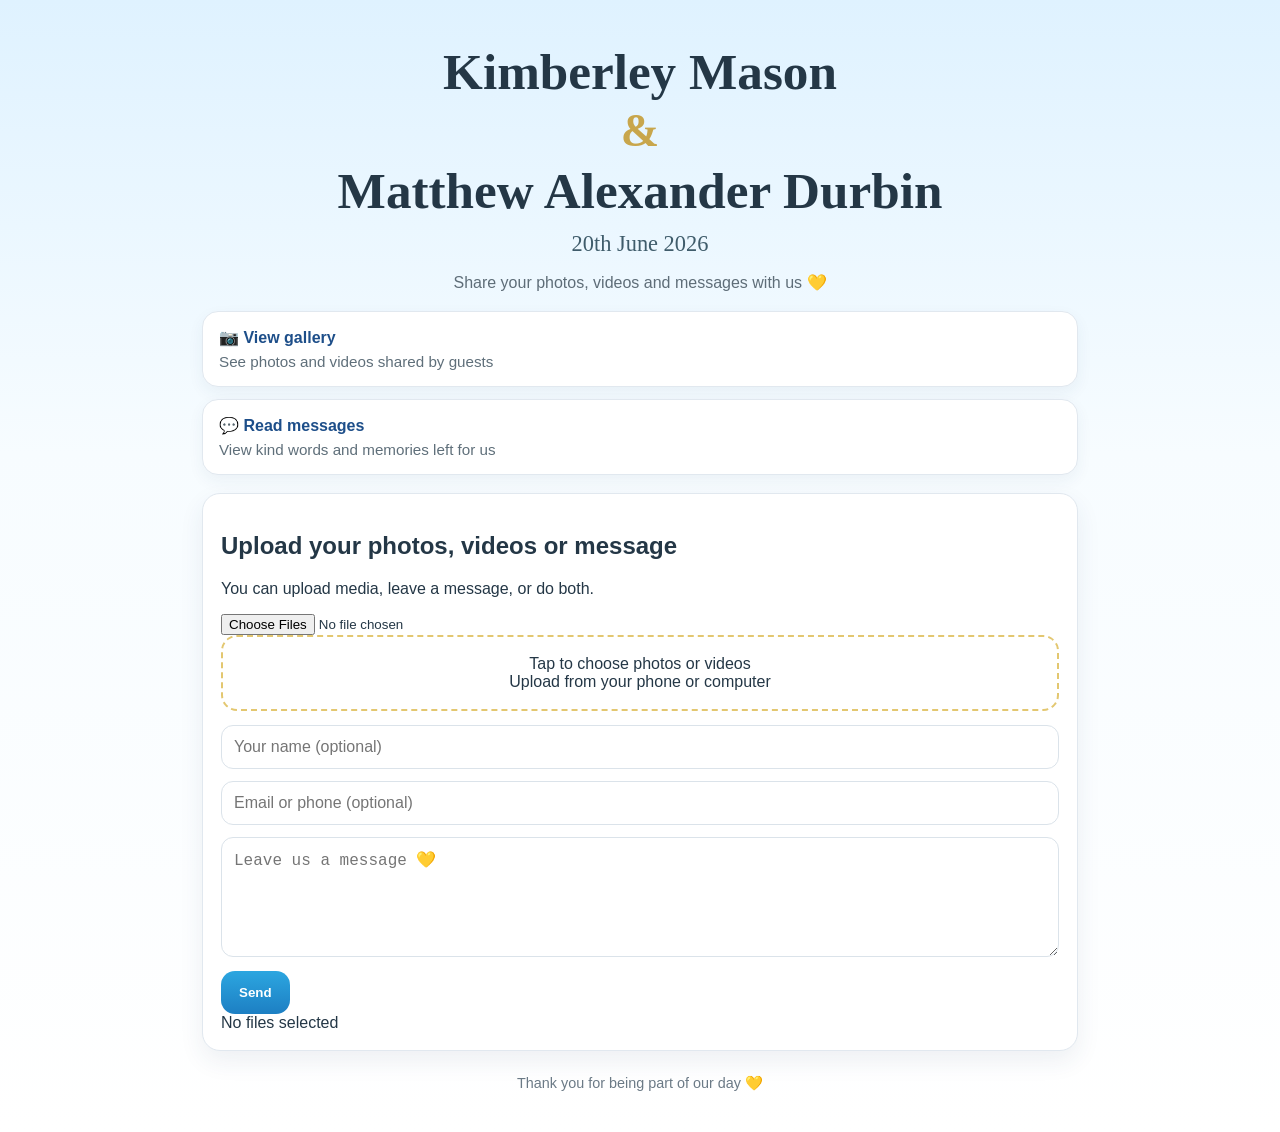
==== index.html @ a233381b "Update index.html" ====
<!doctype html>
<html lang="en">
<head>
  <meta charset="utf-8" />
  <meta name="viewport" content="width=device-width,initial-scale=1" />
  <title>Kimberley & Matthew</title>
  <link rel="stylesheet" href="styles.css">
</head>
<body>

  <main class="wrap">

    <section class="hero">
      <h1 class="names">
        Kimberley Mason
        <span class="amp">&amp;</span>
        Matthew Alexander Durbin
      </h1>

      <div class="date">20th June 2026</div>

      <p class="subtitle">
        Share your photos, videos and messages with us 💛
      </p>
    </section>

    <a href="gallery.html" class="nav-card">
      <div class="nav-title">📷 View gallery</div>
      <div class="nav-copy">See photos and videos shared by guests</div>
    </a>

    <a href="messages.html" class="nav-card">
      <div class="nav-title">💬 Read messages</div>
      <div class="nav-copy">View kind words and memories left for us</div>
    </a>

    <section class="panel">
      <h2 class="panel-heading">Upload your photos, videos or message</h2>
      <p class="panel-copy">
        You can upload media, leave a message, or do both.
      </p>

      <form id="uploadForm">
        <input
          id="mediaFiles"
          name="media"
          type="file"
          accept="image/*,video/*"
          multiple
        />

        <div id="dropzone" class="dropzone" role="button" tabindex="0">
          <div class="dropzone-title">Tap to choose photos or videos</div>
          <div class="dropzone-copy">
            Upload from your phone or computer
          </div>
        </div>

        <div class="fields">
          <input
            id="guestName"
            name="guestName"
            type="text"
            placeholder="Your name (optional)"
          />

          <input
            id="contact"
            name="contact"
            type="text"
            placeholder="Email or phone (optional)"
          />

          <textarea
            id="message"
            name="message"
            placeholder="Leave us a message 💛"
          ></textarea>
        </div>

        <div id="previews" class="previews"></div>

        <div class="upload-actions">
          <button id="submitBtn" class="button" type="submit">Send</button>
          <div id="selection">No files selected</div>
        </div>

        <div id="status" class="status"></div>
      </form>
    </section>

    <div class="footer">
      Thank you for being part of our day 💛
    </div>
  </main>

  <div id="uploadModal" class="upload-modal" aria-hidden="true">
    <div class="upload-dialog">
      <div class="upload-flourish">💛</div>
      <h3>Sending your memories</h3>
      <p id="uploadMessage">
        Please keep this page open while we upload everything safely.
      </p>

      <div class="upload-progress-track">
        <div id="progressBar" class="upload-progress-bar"></div>
      </div>

      <div id="progressText" class="upload-progress-text">0%</div>

      <div class="upload-subtle">
        Larger videos may take a little longer
      </div>

      <div class="upload-dots" aria-hidden="true">
        <span></span><span></span><span></span>
      </div>
    </div>
  </div>

  <script>
    const API = "https://wedding-photo-upload.matt-c43.workers.dev";

    const input = document.getElementById("mediaFiles");
    const dropzone = document.getElementById("dropzone");
    const previews = document.getElementById("previews");
    const form = document.getElementById("uploadForm");
    const status = document.getElementById("status");
    const selection = document.getElementById("selection");
    const submitBtn = document.getElementById("submitBtn");

    const uploadModal = document.getElementById("uploadModal");
    const progressBar = document.getElementById("progressBar");
    const progressText = document.getElementById("progressText");
    const uploadMessage = document.getElementById("uploadMessage");

    function setStatus(type, msg) {
      status.className = "status " + type;
      status.textContent = msg;
    }

    function clearStatus() {
      status.className = "status";
      status.textContent = "";
    }

    function openUploadModal() {
      uploadModal.classList.add("open");
      uploadModal.setAttribute("aria-hidden", "false");
      progressBar.style.width = "0%";
      progressText.textContent = "0%";
      uploadMessage.textContent = "Please keep this page open while we upload everything safely.";
    }

    function closeUploadModal() {
      uploadModal.classList.remove("open");
      uploadModal.setAttribute("aria-hidden", "true");
    }

    function formatFileSize(bytes) {
      if (bytes < 1024 * 1024) return Math.round(bytes / 1024) + " KB";
      return (bytes / (1024 * 1024)).toFixed(1) + " MB";
    }

    function previewFiles(files) {
      previews.innerHTML = "";

      if (!files.length) {
        selection.textContent = "No files selected";
        return;
      }

      selection.textContent = files.length + " file(s) selected";

      Array.from(files).forEach(file => {
        const div = document.createElement("div");
        div.className = "preview";

        let media;

        if (file.type.startsWith("image/")) {
          media = document.createElement("img");
          const reader = new FileReader();
          reader.onload = e => {
            media.src = e.target.result;
          };
          reader.readAsDataURL(file);
        } else if (file.type.startsWith("video/")) {
          media = document.createElement("video");
          media.src = URL.createObjectURL(file);
          media.muted = true;
          media.playsInline = true;
          media.preload = "metadata";
        } else {
          media = document.createElement("div");
          media.textContent = "🎞️";
        }

        const meta = document.createElement("div");
        meta.className = "preview-meta";
        meta.textContent = `${file.name} • ${formatFileSize(file.size)}`;

        div.appendChild(media);
        div.appendChild(meta);
        previews.appendChild(div);
      });
    }

    input.addEventListener("change", () => {
      previewFiles(input.files);
    });

    dropzone.addEventListener("click", () => input.click());

    dropzone.addEventListener("keydown", e => {
      if (e.key === "Enter" || e.key === " ") {
        e.preventDefault();
        input.click();
      }
    });

    dropzone.addEventListener("dragover", e => {
      e.preventDefault();
      dropzone.classList.add("dragover");
    });

    dropzone.addEventListener("dragleave", () => {
      dropzone.classList.remove("dragover");
    });

    dropzone.addEventListener("drop", e => {
      e.preventDefault();
      dropzone.classList.remove("dragover");
      input.files = e.dataTransfer.files;
      previewFiles(input.files);
    });

    form.addEventListener("submit", async e => {
      e.preventDefault();
      clearStatus();

      const files = input.files;
      const message = document.getElementById("message").value.trim();
      const guestName = document.getElementById("guestName").value.trim();
      const contact = document.getElementById("contact").value.trim();

      if (!files.length && !message && !guestName && !contact) {
        setStatus("error", "Please upload something or leave a message");
        return;
      }

      const data = new FormData();

      Array.from(files).forEach(f => data.append("media", f));
      data.append("guestName", guestName);
      data.append("contact", contact);
      data.append("message", message);

      submitBtn.disabled = true;
      openUploadModal();

      try {
        const result = await uploadWithProgress(API + "/api/upload", data, percent => {
          progressBar.style.width = percent + "%";
          progressText.textContent = percent + "%";

          if (percent >= 100) {
            uploadMessage.textContent = "Finalising your upload...";
          }
        });

        form.reset();
        previews.innerHTML = "";
        selection.textContent = "No files selected";
        setStatus("success", result.message || "Thank you! 💛");
      } catch (err) {
        setStatus("error", err.message || "Upload failed");
      } finally {
        closeUploadModal();
        submitBtn.disabled = false;
      }
    });

    function uploadWithProgress(url, formData, onProgress) {
      return new Promise((resolve, reject) => {
        const xhr = new XMLHttpRequest();
        xhr.open("POST", url);

        xhr.upload.addEventListener("progress", event => {
          if (event.lengthComputable) {
            const percent = Math.round((event.loaded / event.total) * 100);
            onProgress(percent);
          }
        });

        xhr.addEventListener("load", () => {
          let response = {};
          try {
            response = JSON.parse(xhr.responseText || "{}");
          } catch (_) {}

          if (xhr.status >= 200 && xhr.status < 300) {
            resolve(response);
          } else {
            reject(new Error(response.error || "Upload failed"));
          }
        });

        xhr.addEventListener("error", () => {
          reject(new Error("Network error during upload"));
        });

        xhr.send(formData);
      });
    }
  </script>
</body>
</html>
---- styles.css ----
/* =========================
   RESET / BASE
========================= */

* {
  box-sizing: border-box;
}

body {
  margin: 0;
  font-family: "Segoe UI", Arial, sans-serif;
  color: #243746;
  background: linear-gradient(180deg, #dff2ff 0%, #f7fcff 40%, #ffffff 100%);
}

/* =========================
   LAYOUT
========================= */

.wrap {
  max-width: 900px;
  margin: auto;
  padding: 20px 12px 40px;
}

/* =========================
   HERO / TITLE
========================= */

.hero {
  text-align: center;
  padding: 24px 10px 16px;
}

.names {
  margin: 0;
  font-family: Georgia, "Times New Roman", serif;
  font-size: clamp(2rem, 8vw, 3.2rem);
  line-height: 1.1;
  font-weight: 600;
  color: #243746;
}

.amp {
  display: block;
  font-size: 0.9em;
  margin: 6px 0;
  color: #c8a64c;
}

.date {
  margin-top: 12px;
  font-size: clamp(1.05rem, 4vw, 1.4rem);
  color: #3f5c6b;
  font-family: Georgia, "Times New Roman", serif;
}

.subtitle {
  margin: 14px auto 0;
  max-width: 600px;
  font-size: 1rem;
  color: #5e6d78;
  line-height: 1.5;
}

/* =========================
   CARDS / PANELS
========================= */

.panel {
  background: #ffffff;
  border: 1px solid #e1e8ef;
  border-radius: 18px;
  padding: 18px;
  margin-top: 18px;
  box-shadow: 0 10px 24px rgba(40, 70, 100, 0.08);
}

/* =========================
   NAV CARDS
========================= */

.nav-card {
  display: block;
  padding: 16px;
  border-radius: 16px;
  background: #ffffff;
  border: 1px solid #e1e8ef;
  margin-bottom: 12px;
  text-decoration: none;
  color: inherit;
  box-shadow: 0 6px 16px rgba(40, 70, 100, 0.06);
}

.nav-title {
  font-weight: 700;
  color: #1d4e89;
  margin-bottom: 6px;
}

.nav-copy {
  font-size: 0.95rem;
  color: #5f6f7a;
}

/* =========================
   BUTTON
========================= */

.button {
  display: inline-block;
  background: linear-gradient(180deg, #2ca6e0, #1d7fc3);
  color: white;
  padding: 14px 18px;
  border-radius: 14px;
  border: none;
  font-weight: 700;
  cursor: pointer;
  text-align: center;
}

.button:disabled {
  opacity: 0.6;
}

/* =========================
   FORM
========================= */

.fields {
  display: grid;
  gap: 12px;
  margin-top: 14px;
}

input[type="text"],
textarea {
  width: 100%;
  padding: 12px;
  border-radius: 12px;
  border: 1px solid #dbe3ea;
  font-size: 1rem;
}

textarea {
  min-height: 120px;
  resize: vertical;
}

/* =========================
   DROPZONE
========================= */

.dropzone {
  border: 2px dashed #e3c770;
  border-radius: 16px;
  padding: 18px;
  text-align: center;
  cursor: pointer;
  background: #ffffff;
}

.dropzone:hover {
  background: #f9fcff;
}

/* =========================
   PREVIEWS
========================= */

.previews {
  display: grid;
  grid-template-columns: repeat(2, 1fr);
  gap: 10px;
  margin-top: 14px;
}

.preview {
  border: 1px solid #e1e8ef;
  border-radius: 12px;
  overflow: hidden;
  background: #fff;
}

.preview img,
.preview video {
  width: 100%;
  aspect-ratio: 1/1;
  object-fit: cover;
}

/* =========================
   GALLERY
========================= */

.grid {
  display: grid;
  grid-template-columns: repeat(2, 1fr);
  gap: 10px;
  margin-top: 14px;
}

.card {
  background: #ffffff;
  border-radius: 14px;
  border: 1px solid #e1e8ef;
  overflow: hidden;
}

.card img {
  width: 100%;
  aspect-ratio: 1/1;
  object-fit: cover;
}

.meta {
  padding: 10px;
  font-size: 0.9rem;
  color: #5e6d78;
}

/* =========================
   MESSAGES
========================= */

.message-card {
  background: #ffffff;
  border-radius: 16px;
  border: 1px solid #e1e8ef;
  padding: 14px;
  margin-top: 12px;
}

.message-name {
  font-weight: 700;
  color: #1d4e89;
}

.message-date {
  font-size: 0.85rem;
  color: #7a8a95;
  margin-bottom: 6px;
}

.message-text {
  white-space: pre-wrap;
  line-height: 1.5;
}

/* =========================
   STATUS MESSAGES
========================= */

.status {
  margin-top: 12px;
  padding: 12px;
  border-radius: 12px;
  display: none;
}

.status.success {
  display: block;
  background: #e9f9f0;
  color: #1b7b49;
}

.status.error {
  display: block;
  background: #fff2f2;
  color: #9b2f2f;
}

/* =========================
   FOOTER
========================= */

.footer {
  text-align: center;
  margin-top: 24px;
  color: #6b7a86;
  font-size: 0.9rem;
}

/* =========================
   RESPONSIVE
========================= */

@media (min-width: 700px) {
  .grid {
    grid-template-columns: repeat(3, 1fr);
  }

  .previews {
    grid-template-columns: repeat(3, 1fr);
  }
}

@media (min-width: 1000px) {
  .grid {
    grid-template-columns: repeat(4, 1fr);
  }
}

/* Upload modal */

.upload-modal {
  position: fixed;
  inset: 0;
  background: rgba(36, 55, 70, 0.55);
  display: none;
  align-items: center;
  justify-content: center;
  padding: 20px;
  z-index: 9999;
}

.upload-modal.open {
  display: flex;
}

.upload-dialog {
  width: min(420px, 100%);
  background: #ffffff;
  border-radius: 18px;
  padding: 22px 20px;
  box-shadow: 0 20px 50px rgba(0, 0, 0, 0.18);
  text-align: center;
}

.upload-dialog h3 {
  margin: 0 0 10px;
  font-family: Georgia, "Times New Roman", serif;
  font-size: 1.4rem;
  color: #243746;
}

.upload-dialog p {
  margin: 0 0 16px;
  color: #5e6d78;
  line-height: 1.5;
}

.progress-track {
  width: 100%;
  height: 14px;
  background: #edf3f7;
  border-radius: 999px;
  overflow: hidden;
  margin: 14px 0 10px;
}

.progress-bar {
  height: 100%;
  width: 0%;
  background: linear-gradient(90deg, #2ca6e0, #1d7fc3);
  border-radius: 999px;
  transition: width 0.2s ease;
}

.progress-text {
  font-size: 0.95rem;
  font-weight: 700;
  color: #1d4e89;
}

.upload-spinner {
  width: 42px;
  height: 42px;
  border: 4px solid #e4edf3;
  border-top-color: #2ca6e0;
  border-radius: 50%;
  margin: 0 auto 14px;
  animation: spin 0.8s linear infinite;
}

@keyframes spin {
  to {
    transform: rotate(360deg);
  }
}
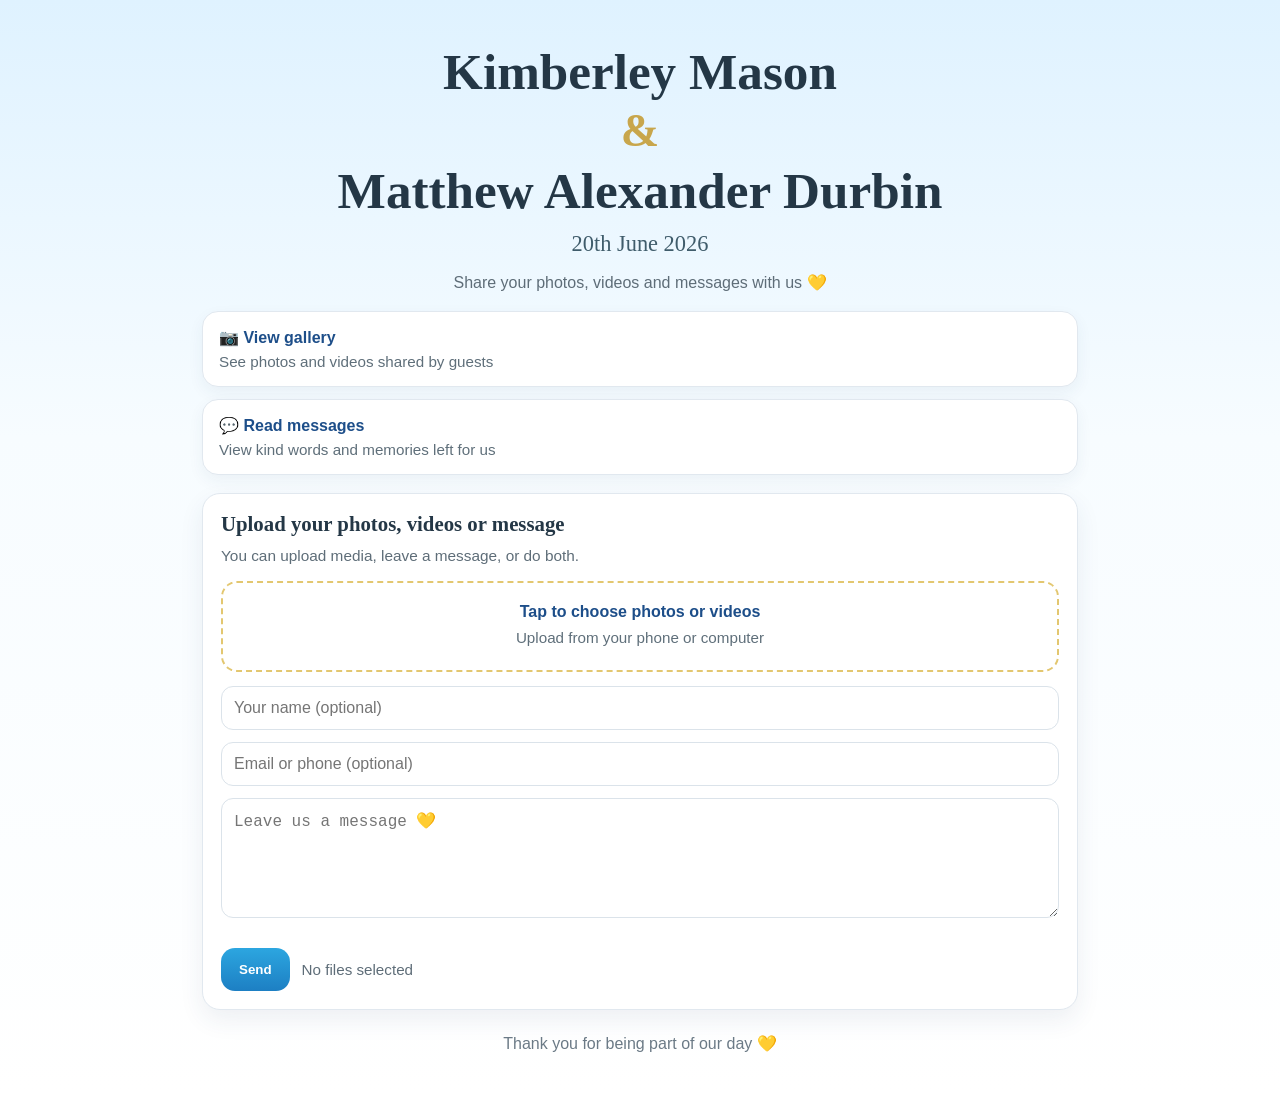
==== commit 9609c9c8: "Update index.html" ====
--- a/index.html
+++ b/index.html
@@ -94,7 +94,7 @@
     </div>
   </main>
 
-  <div id="uploadModal" class="upload-modal" aria-hidden="true">
+   <div id="uploadModal" class="upload-modal" aria-hidden="true">
     <div class="upload-dialog">
       <div class="upload-flourish">💛</div>
       <h3>Sending your memories</h3>
@@ -118,201 +118,6 @@
     </div>
   </div>
 
-  <script>
-    const API = "https://wedding-photo-upload.matt-c43.workers.dev";
-
-    const input = document.getElementById("mediaFiles");
-    const dropzone = document.getElementById("dropzone");
-    const previews = document.getElementById("previews");
-    const form = document.getElementById("uploadForm");
-    const status = document.getElementById("status");
-    const selection = document.getElementById("selection");
-    const submitBtn = document.getElementById("submitBtn");
-
-    const uploadModal = document.getElementById("uploadModal");
-    const progressBar = document.getElementById("progressBar");
-    const progressText = document.getElementById("progressText");
-    const uploadMessage = document.getElementById("uploadMessage");
-
-    function setStatus(type, msg) {
-      status.className = "status " + type;
-      status.textContent = msg;
-    }
-
-    function clearStatus() {
-      status.className = "status";
-      status.textContent = "";
-    }
-
-    function openUploadModal() {
-      uploadModal.classList.add("open");
-      uploadModal.setAttribute("aria-hidden", "false");
-      progressBar.style.width = "0%";
-      progressText.textContent = "0%";
-      uploadMessage.textContent = "Please keep this page open while we upload everything safely.";
-    }
-
-    function closeUploadModal() {
-      uploadModal.classList.remove("open");
-      uploadModal.setAttribute("aria-hidden", "true");
-    }
-
-    function formatFileSize(bytes) {
-      if (bytes < 1024 * 1024) return Math.round(bytes / 1024) + " KB";
-      return (bytes / (1024 * 1024)).toFixed(1) + " MB";
-    }
-
-    function previewFiles(files) {
-      previews.innerHTML = "";
-
-      if (!files.length) {
-        selection.textContent = "No files selected";
-        return;
-      }
-
-      selection.textContent = files.length + " file(s) selected";
-
-      Array.from(files).forEach(file => {
-        const div = document.createElement("div");
-        div.className = "preview";
-
-        let media;
-
-        if (file.type.startsWith("image/")) {
-          media = document.createElement("img");
-          const reader = new FileReader();
-          reader.onload = e => {
-            media.src = e.target.result;
-          };
-          reader.readAsDataURL(file);
-        } else if (file.type.startsWith("video/")) {
-          media = document.createElement("video");
-          media.src = URL.createObjectURL(file);
-          media.muted = true;
-          media.playsInline = true;
-          media.preload = "metadata";
-        } else {
-          media = document.createElement("div");
-          media.textContent = "🎞️";
-        }
-
-        const meta = document.createElement("div");
-        meta.className = "preview-meta";
-        meta.textContent = `${file.name} • ${formatFileSize(file.size)}`;
-
-        div.appendChild(media);
-        div.appendChild(meta);
-        previews.appendChild(div);
-      });
-    }
-
-    input.addEventListener("change", () => {
-      previewFiles(input.files);
-    });
-
-    dropzone.addEventListener("click", () => input.click());
-
-    dropzone.addEventListener("keydown", e => {
-      if (e.key === "Enter" || e.key === " ") {
-        e.preventDefault();
-        input.click();
-      }
-    });
-
-    dropzone.addEventListener("dragover", e => {
-      e.preventDefault();
-      dropzone.classList.add("dragover");
-    });
-
-    dropzone.addEventListener("dragleave", () => {
-      dropzone.classList.remove("dragover");
-    });
-
-    dropzone.addEventListener("drop", e => {
-      e.preventDefault();
-      dropzone.classList.remove("dragover");
-      input.files = e.dataTransfer.files;
-      previewFiles(input.files);
-    });
-
-    form.addEventListener("submit", async e => {
-      e.preventDefault();
-      clearStatus();
-
-      const files = input.files;
-      const message = document.getElementById("message").value.trim();
-      const guestName = document.getElementById("guestName").value.trim();
-      const contact = document.getElementById("contact").value.trim();
-
-      if (!files.length && !message && !guestName && !contact) {
-        setStatus("error", "Please upload something or leave a message");
-        return;
-      }
-
-      const data = new FormData();
-
-      Array.from(files).forEach(f => data.append("media", f));
-      data.append("guestName", guestName);
-      data.append("contact", contact);
-      data.append("message", message);
-
-      submitBtn.disabled = true;
-      openUploadModal();
-
-      try {
-        const result = await uploadWithProgress(API + "/api/upload", data, percent => {
-          progressBar.style.width = percent + "%";
-          progressText.textContent = percent + "%";
-
-          if (percent >= 100) {
-            uploadMessage.textContent = "Finalising your upload...";
-          }
-        });
-
-        form.reset();
-        previews.innerHTML = "";
-        selection.textContent = "No files selected";
-        setStatus("success", result.message || "Thank you! 💛");
-      } catch (err) {
-        setStatus("error", err.message || "Upload failed");
-      } finally {
-        closeUploadModal();
-        submitBtn.disabled = false;
-      }
-    });
-
-    function uploadWithProgress(url, formData, onProgress) {
-      return new Promise((resolve, reject) => {
-        const xhr = new XMLHttpRequest();
-        xhr.open("POST", url);
-
-        xhr.upload.addEventListener("progress", event => {
-          if (event.lengthComputable) {
-            const percent = Math.round((event.loaded / event.total) * 100);
-            onProgress(percent);
-          }
-        });
-
-        xhr.addEventListener("load", () => {
-          let response = {};
-          try {
-            response = JSON.parse(xhr.responseText || "{}");
-          } catch (_) {}
-
-          if (xhr.status >= 200 && xhr.status < 300) {
-            resolve(response);
-          } else {
-            reject(new Error(response.error || "Upload failed"));
-          }
-        });
-
-        xhr.addEventListener("error", () => {
-          reject(new Error("Network error during upload"));
-        });
-
-        xhr.send(formData);
-      });
-    }
-  </script>
+  <script src="index.js"></script>
 </body>
 </html>
--- a/styles.css
+++ b/styles.css
@@ -61,19 +61,6 @@
   font-size: 1rem;
   color: #5e6d78;
   line-height: 1.5;
-}
-
-/* =========================
-   CARDS / PANELS
-========================= */
-
-.panel {
-  background: #ffffff;
-  border: 1px solid #e1e8ef;
-  border-radius: 18px;
-  padding: 18px;
-  margin-top: 18px;
-  box-shadow: 0 10px 24px rgba(40, 70, 100, 0.08);
 }
 
 /* =========================
@@ -101,6 +88,59 @@
 .nav-copy {
   font-size: 0.95rem;
   color: #5f6f7a;
+}
+
+/* =========================
+   PANELS
+========================= */
+
+.panel {
+  background: #ffffff;
+  border: 1px solid #e1e8ef;
+  border-radius: 18px;
+  padding: 18px;
+  margin-top: 18px;
+  box-shadow: 0 10px 24px rgba(40, 70, 100, 0.08);
+}
+
+.panel-heading {
+  margin: 0 0 8px;
+  font-family: Georgia, "Times New Roman", serif;
+  font-size: 1.3rem;
+  color: #243746;
+}
+
+.panel-copy {
+  margin: 0 0 14px;
+  color: #5e6d78;
+  line-height: 1.5;
+  font-size: 0.96rem;
+}
+
+/* =========================
+   FORM
+========================= */
+
+.fields {
+  display: grid;
+  gap: 12px;
+  margin-top: 14px;
+}
+
+input[type="text"],
+textarea {
+  width: 100%;
+  padding: 12px;
+  border-radius: 12px;
+  border: 1px solid #dbe3ea;
+  font-size: 1rem;
+  color: #243746;
+  background: #ffffff;
+}
+
+textarea {
+  min-height: 120px;
+  resize: vertical;
 }
 
 /* =========================
@@ -116,52 +156,68 @@
   border: none;
   font-weight: 700;
   cursor: pointer;
-  text-align: center;
+  transition: transform 0.15s ease, opacity 0.15s ease;
+}
+
+.button:hover {
+  transform: translateY(-1px);
 }
 
 .button:disabled {
   opacity: 0.6;
-}
-
-/* =========================
-   FORM
-========================= */
-
-.fields {
-  display: grid;
-  gap: 12px;
-  margin-top: 14px;
-}
-
-input[type="text"],
-textarea {
-  width: 100%;
-  padding: 12px;
-  border-radius: 12px;
-  border: 1px solid #dbe3ea;
-  font-size: 1rem;
-}
-
-textarea {
-  min-height: 120px;
-  resize: vertical;
-}
-
-/* =========================
-   DROPZONE
-========================= */
+  cursor: not-allowed;
+}
+
+/* =========================
+   UPLOAD AREA
+========================= */
+
+input[type="file"] {
+  display: none;
+}
 
 .dropzone {
   border: 2px dashed #e3c770;
   border-radius: 16px;
-  padding: 18px;
+  padding: 20px 16px;
   text-align: center;
   cursor: pointer;
   background: #ffffff;
-}
-
-.dropzone:hover {
+  color: #42515d;
+  transition: background 0.2s ease, border-color 0.2s ease, transform 0.2s ease;
+}
+
+.dropzone:hover,
+.dropzone.dragover {
   background: #f9fcff;
+  border-color: #c8a64c;
+  transform: translateY(-1px);
+}
+
+.dropzone-title {
+  font-weight: 700;
+  color: #1d4e89;
+  margin-bottom: 6px;
+  font-size: 1rem;
+}
+
+.dropzone-copy {
+  font-size: 0.95rem;
+  color: #5f6f7a;
+  line-height: 1.5;
+}
+
+.upload-actions {
+  margin-top: 16px;
+  display: flex;
+  gap: 12px;
+  flex-wrap: wrap;
+  align-items: center;
+}
+
+#selection {
+  color: #5e6d78;
+  font-size: 0.95rem;
 }
 
 /* =========================
@@ -176,40 +232,178 @@
 }
 
 .preview {
-  border: 1px solid #e1e8ef;
   border-radius: 12px;
   overflow: hidden;
+  border: 1px solid #e1e8ef;
   background: #fff;
 }
 
 .preview img,
 .preview video {
   width: 100%;
-  aspect-ratio: 1/1;
+  aspect-ratio: 1 / 1;
   object-fit: cover;
+  display: block;
+  background: #eef6fb;
+}
+
+.preview-meta {
+  padding: 8px 10px;
+  font-size: 0.82rem;
+  color: #5e6d78;
+  line-height: 1.4;
 }
 
 /* =========================
    GALLERY
 ========================= */
 
+.gallery-toolbar {
+  display: flex;
+  gap: 12px;
+  flex-wrap: wrap;
+  align-items: center;
+  justify-content: space-between;
+  margin-bottom: 16px;
+}
+
+.gallery-controls {
+  display: flex;
+  gap: 10px;
+  flex-wrap: wrap;
+  align-items: center;
+}
+
+.gallery-select {
+  padding: 10px 12px;
+  border: 1px solid #dbe3ea;
+  border-radius: 12px;
+  background: #fff;
+  font-size: 0.95rem;
+  color: #243746;
+}
+
+.gallery-summary {
+  font-size: 0.95rem;
+  color: #5e6d78;
+}
+
+.featured-section {
+  margin-bottom: 22px;
+}
+
+.section-heading {
+  margin: 0 0 12px;
+  font-family: Georgia, "Times New Roman", serif;
+  font-size: 1.4rem;
+  color: #243746;
+}
+
+.featured-grid {
+  display: grid;
+  grid-template-columns: 1fr;
+  gap: 12px;
+}
+
+.featured-card {
+  background: #ffffff;
+  border-radius: 16px;
+  border: 1px solid #e1e8ef;
+  overflow: hidden;
+  box-shadow: 0 10px 24px rgba(40, 70, 100, 0.08);
+  position: relative;
+}
+
+.featured-badge {
+  position: absolute;
+  top: 10px;
+  left: 10px;
+  z-index: 2;
+  background: rgba(200, 166, 76, 0.95);
+  color: #fff;
+  font-size: 0.78rem;
+  font-weight: 700;
+  padding: 6px 10px;
+  border-radius: 999px;
+}
+
+.featured-card img,
+.featured-card video {
+  width: 100%;
+  aspect-ratio: 4 / 3;
+  object-fit: cover;
+  display: block;
+  background: #eef6fb;
+  cursor: pointer;
+}
+
+.featured-meta {
+  padding: 12px;
+  font-size: 0.92rem;
+  color: #5e6d78;
+}
+
+.media-card {
+  background: #ffffff;
+  border-radius: 14px;
+  border: 1px solid #e1e8ef;
+  overflow: hidden;
+  position: relative;
+}
+
+.media-card img,
+.media-card video {
+  width: 100%;
+  aspect-ratio: 1 / 1;
+  object-fit: cover;
+  display: block;
+  background: #eef6fb;
+  cursor: pointer;
+}
+
+.media-type-badge {
+  position: absolute;
+  top: 8px;
+  right: 8px;
+  z-index: 2;
+  background: rgba(36, 55, 70, 0.85);
+  color: #fff;
+  font-size: 0.75rem;
+  font-weight: 700;
+  padding: 5px 8px;
+  border-radius: 999px;
+}
+
+.media-meta {
+  padding: 10px;
+  font-size: 0.9rem;
+  color: #5e6d78;
+  line-height: 1.4;
+}
+
+.media-meta strong {
+  color: #1d4e89;
+  display: block;
+  margin-bottom: 4px;
+}
+
+.gallery-grid,
 .grid {
   display: grid;
   grid-template-columns: repeat(2, 1fr);
   gap: 10px;
-  margin-top: 14px;
 }
 
 .card {
   background: #ffffff;
   border-radius: 14px;
+  overflow: hidden;
   border: 1px solid #e1e8ef;
-  overflow: hidden;
 }
 
 .card img {
   width: 100%;
-  aspect-ratio: 1/1;
+  aspect-ratio: 1 / 1;
   object-fit: cover;
 }
 
@@ -217,6 +411,108 @@
   padding: 10px;
   font-size: 0.9rem;
   color: #5e6d78;
+}
+
+.load-more-wrap {
+  text-align: center;
+  margin-top: 18px;
+}
+
+.empty-state,
+.hidden {
+  display: none;
+}
+
+.empty-state.show {
+  display: block;
+  text-align: center;
+  color: #6b7a86;
+  padding: 24px 12px;
+}
+
+/* =========================
+   LIGHTBOX
+========================= */
+
+.lightbox {
+  position: fixed;
+  inset: 0;
+  background: rgba(0, 0, 0, 0.88);
+  display: none;
+  align-items: center;
+  justify-content: center;
+  z-index: 999;
+  padding: 20px;
+}
+
+.lightbox.open {
+  display: flex;
+}
+
+.lightbox-content {
+  position: relative;
+  width: 100%;
+  max-width: 1100px;
+  display: flex;
+  align-items: center;
+  justify-content: center;
+}
+
+.lightbox-media {
+  max-width: 100%;
+  max-height: 82vh;
+  border-radius: 14px;
+  background: #000;
+  box-shadow: 0 20px 50px rgba(0, 0, 0, 0.35);
+}
+
+.lightbox img.lightbox-media,
+.lightbox video.lightbox-media {
+  width: auto;
+  height: auto;
+}
+
+.lightbox-close,
+.lightbox-prev,
+.lightbox-next {
+  position: absolute;
+  border: none;
+  cursor: pointer;
+  border-radius: 999px;
+  background: rgba(255, 255, 255, 0.92);
+  color: #243746;
+  width: 46px;
+  height: 46px;
+  font-size: 22px;
+  font-weight: 700;
+}
+
+.lightbox-close {
+  top: -56px;
+  right: 0;
+}
+
+.lightbox-prev {
+  left: 8px;
+  top: 50%;
+  transform: translateY(-50%);
+}
+
+.lightbox-next {
+  right: 8px;
+  top: 50%;
+  transform: translateY(-50%);
+}
+
+.lightbox-caption {
+  position: absolute;
+  left: 0;
+  right: 0;
+  bottom: -64px;
+  color: #fff;
+  text-align: center;
+  font-size: 0.95rem;
+  line-height: 1.4;
 }
 
 /* =========================
@@ -239,16 +535,16 @@
 .message-date {
   font-size: 0.85rem;
   color: #7a8a95;
-  margin-bottom: 6px;
 }
 
 .message-text {
+  margin-top: 6px;
   white-space: pre-wrap;
   line-height: 1.5;
 }
 
 /* =========================
-   STATUS MESSAGES
+   STATUS
 ========================= */
 
 .status {
@@ -261,7 +557,7 @@
 .status.success {
   display: block;
   background: #e9f9f0;
-  color: #1b7b49;
+  color: #1f7a4c;
 }
 
 .status.error {
@@ -278,7 +574,159 @@
   text-align: center;
   margin-top: 24px;
   color: #6b7a86;
-  font-size: 0.9rem;
+}
+
+/* =========================
+   UPLOAD MODAL
+========================= */
+
+.upload-modal {
+  position: fixed;
+  top: 0;
+  left: 0;
+  width: 100vw;
+  height: 100vh;
+
+  background: rgba(27, 40, 52, 0.55);
+  backdrop-filter: blur(4px);
+
+  display: none;
+  align-items: center;
+  justify-content: center;
+
+  z-index: 99999; /* VERY IMPORTANT */
+}
+
+.upload-modal.open {
+  display: flex !important; /* force override */
+}
+
+.upload-dialog {
+  width: min(460px, 100%);
+  background:
+    radial-gradient(circle at top left, rgba(223, 242, 255, 0.9), transparent 40%),
+    linear-gradient(180deg, #ffffff 0%, #fbfdff 100%);
+  border: 1px solid #e3ebf2;
+  border-radius: 22px;
+  box-shadow: 0 24px 60px rgba(22, 34, 45, 0.18);
+  padding: 26px 22px;
+  text-align: center;
+  position: relative;
+  overflow: hidden;
+}
+
+.upload-dialog::before {
+  content: "";
+  position: absolute;
+  inset: auto -60px -60px auto;
+  width: 180px;
+  height: 180px;
+  border: 2px solid rgba(200, 166, 76, 0.18);
+  border-radius: 50%;
+  pointer-events: none;
+}
+
+.upload-dialog::after {
+  content: "";
+  position: absolute;
+  inset: -90px auto auto -90px;
+  width: 180px;
+  height: 180px;
+  border: 2px solid rgba(200, 166, 76, 0.14);
+  border-radius: 50%;
+  pointer-events: none;
+}
+
+.upload-flourish {
+  width: 64px;
+  height: 64px;
+  margin: 0 auto 14px;
+  border-radius: 50%;
+  display: flex;
+  align-items: center;
+  justify-content: center;
+  background: linear-gradient(180deg, #f7e7b0, #e8c96e);
+  color: white;
+  font-size: 1.4rem;
+  box-shadow: 0 10px 24px rgba(200, 166, 76, 0.28);
+}
+
+.upload-dialog h3 {
+  margin: 0 0 8px;
+  font-family: Georgia, "Times New Roman", serif;
+  font-size: 1.55rem;
+  color: #243746;
+  font-weight: 600;
+}
+
+.upload-dialog p {
+  margin: 0 0 18px;
+  color: #5e6d78;
+  line-height: 1.55;
+  font-size: 0.98rem;
+}
+
+.upload-progress-track {
+  width: 100%;
+  height: 14px;
+  border-radius: 999px;
+  background: #edf3f7;
+  overflow: hidden;
+  margin: 0 0 12px;
+  box-shadow: inset 0 1px 2px rgba(0, 0, 0, 0.04);
+}
+
+.upload-progress-bar {
+  height: 100%;
+  width: 0%;
+  border-radius: 999px;
+  background: linear-gradient(90deg, #e1c15f, #2ca6e0);
+  transition: width 0.2s ease;
+}
+
+.upload-progress-text {
+  font-size: 0.96rem;
+  font-weight: 700;
+  color: #1d4e89;
+  margin-bottom: 8px;
+}
+
+.upload-subtle {
+  font-size: 0.88rem;
+  color: #7a8a95;
+}
+
+.upload-dots {
+  display: inline-flex;
+  gap: 6px;
+  margin-top: 10px;
+}
+
+.upload-dots span {
+  width: 8px;
+  height: 8px;
+  border-radius: 50%;
+  background: #d8e5ef;
+  animation: pulseDot 1.2s infinite ease-in-out;
+}
+
+.upload-dots span:nth-child(2) {
+  animation-delay: 0.2s;
+}
+
+.upload-dots span:nth-child(3) {
+  animation-delay: 0.4s;
+}
+
+@keyframes pulseDot {
+  0%, 80%, 100% {
+    transform: scale(0.8);
+    opacity: 0.45;
+  }
+  40% {
+    transform: scale(1);
+    opacity: 1;
+  }
 }
 
 /* =========================
@@ -286,95 +734,23 @@
 ========================= */
 
 @media (min-width: 700px) {
-  .grid {
+  .grid,
+  .gallery-grid {
     grid-template-columns: repeat(3, 1fr);
   }
 
   .previews {
     grid-template-columns: repeat(3, 1fr);
   }
+
+  .featured-grid {
+    grid-template-columns: repeat(2, 1fr);
+  }
 }
 
 @media (min-width: 1000px) {
-  .grid {
+  .grid,
+  .gallery-grid {
     grid-template-columns: repeat(4, 1fr);
   }
-}
-
-/* Upload modal */
-
-.upload-modal {
-  position: fixed;
-  inset: 0;
-  background: rgba(36, 55, 70, 0.55);
-  display: none;
-  align-items: center;
-  justify-content: center;
-  padding: 20px;
-  z-index: 9999;
-}
-
-.upload-modal.open {
-  display: flex;
-}
-
-.upload-dialog {
-  width: min(420px, 100%);
-  background: #ffffff;
-  border-radius: 18px;
-  padding: 22px 20px;
-  box-shadow: 0 20px 50px rgba(0, 0, 0, 0.18);
-  text-align: center;
-}
-
-.upload-dialog h3 {
-  margin: 0 0 10px;
-  font-family: Georgia, "Times New Roman", serif;
-  font-size: 1.4rem;
-  color: #243746;
-}
-
-.upload-dialog p {
-  margin: 0 0 16px;
-  color: #5e6d78;
-  line-height: 1.5;
-}
-
-.progress-track {
-  width: 100%;
-  height: 14px;
-  background: #edf3f7;
-  border-radius: 999px;
-  overflow: hidden;
-  margin: 14px 0 10px;
-}
-
-.progress-bar {
-  height: 100%;
-  width: 0%;
-  background: linear-gradient(90deg, #2ca6e0, #1d7fc3);
-  border-radius: 999px;
-  transition: width 0.2s ease;
-}
-
-.progress-text {
-  font-size: 0.95rem;
-  font-weight: 700;
-  color: #1d4e89;
-}
-
-.upload-spinner {
-  width: 42px;
-  height: 42px;
-  border: 4px solid #e4edf3;
-  border-top-color: #2ca6e0;
-  border-radius: 50%;
-  margin: 0 auto 14px;
-  animation: spin 0.8s linear infinite;
-}
-
-@keyframes spin {
-  to {
-    transform: rotate(360deg);
-  }
 }
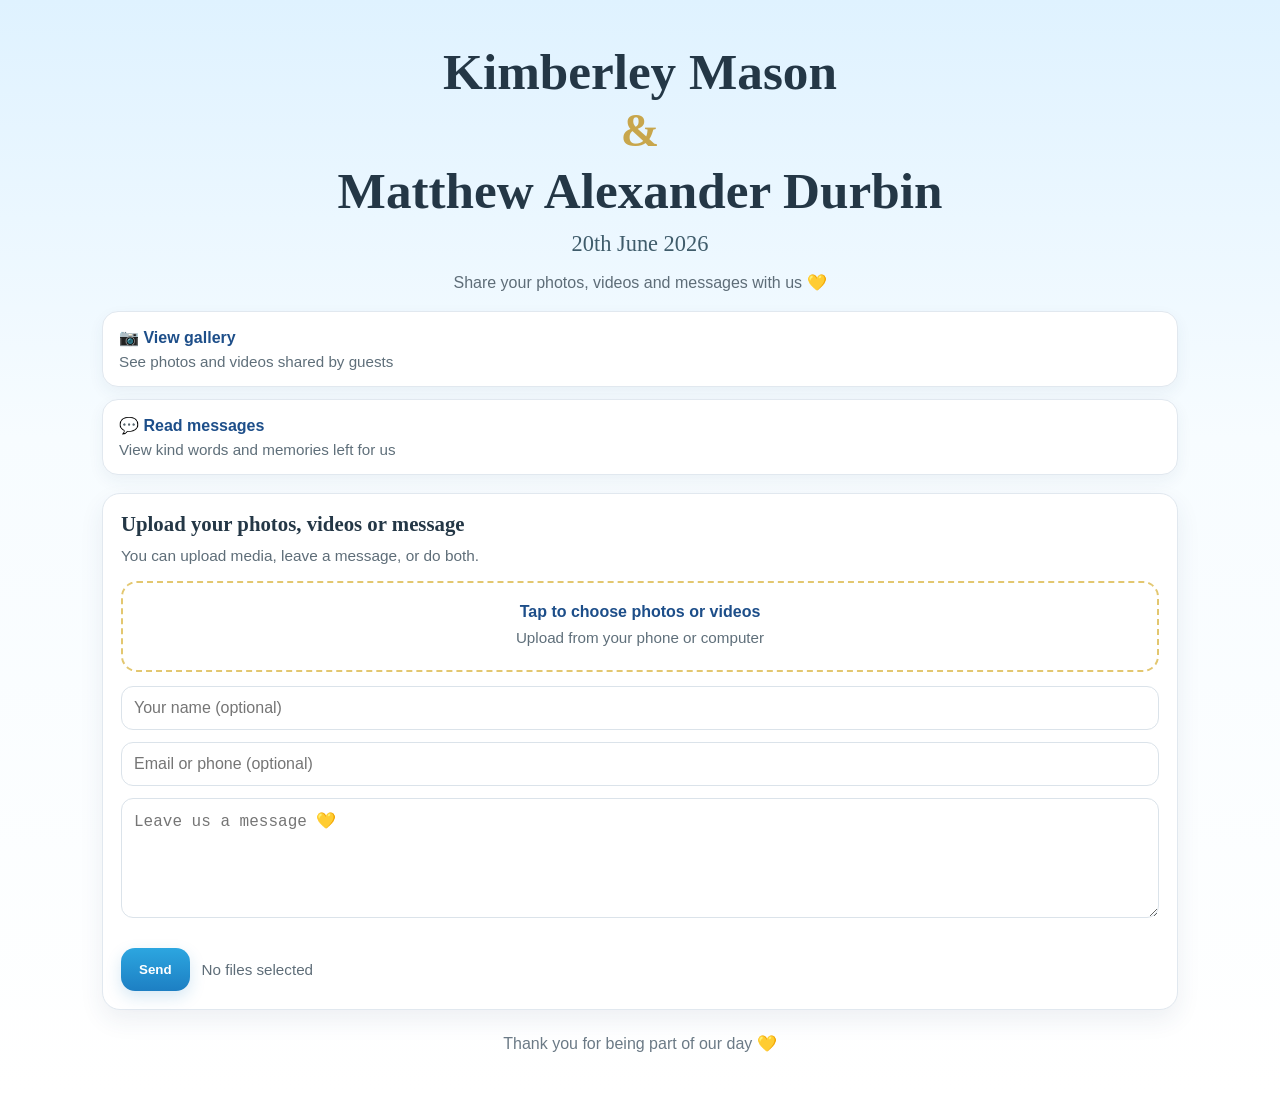
==== commit f06d70f2: "Update index.html" ====
--- a/index.html
+++ b/index.html
@@ -5,6 +5,14 @@
   <meta name="viewport" content="width=device-width,initial-scale=1" />
   <title>Kimberley & Matthew</title>
   <link rel="stylesheet" href="styles.css">
+   <script src="https://challenges.cloudflare.com/turnstile/v0/api.js" async defer></script>
+<link rel="preconnect" href="https://challenges.cloudflare.com">
+    
+<style>
+  .upload-modal { position: fixed !important; inset: 0 !important; display: none !important; align-items: center !important; justify-content: center !important; background: rgba(27,40,52,.55) !important; z-index: 99999 !important; }
+  .upload-modal.open { display: flex !important; }
+  .upload-dialog { width: min(460px, 100%) !important; background: white !important; padding: 24px !important; border-radius: 20px !important; }
+</style>
 </head>
 <body>
 
@@ -79,7 +87,12 @@
         </div>
 
         <div id="previews" class="previews"></div>
-
+ <div
+  class="cf-turnstile"
+  data-sitekey="0x4AAAAAACxsnHHOslprGdx_"
+  data-theme="light"
+  data-size="flexible">
+</div>
         <div class="upload-actions">
           <button id="submitBtn" class="button" type="submit">Send</button>
           <div id="selection">No files selected</div>
--- a/styles.css
+++ b/styles.css
@@ -4,6 +4,10 @@
 
 * {
   box-sizing: border-box;
+}
+
+html {
+  -webkit-text-size-adjust: 100%;
 }
 
 body {
@@ -13,13 +17,18 @@
   background: linear-gradient(180deg, #dff2ff 0%, #f7fcff 40%, #ffffff 100%);
 }
 
+img,
+video {
+  max-width: 100%;
+}
+
 /* =========================
    LAYOUT
 ========================= */
 
 .wrap {
-  max-width: 900px;
-  margin: auto;
+  max-width: 1100px;
+  margin: 0 auto;
   padding: 20px 12px 40px;
 }
 
@@ -77,6 +86,12 @@
   text-decoration: none;
   color: inherit;
   box-shadow: 0 6px 16px rgba(40, 70, 100, 0.06);
+  transition: transform 0.15s ease, box-shadow 0.15s ease;
+}
+
+.nav-card:hover {
+  transform: translateY(-1px);
+  box-shadow: 0 10px 20px rgba(40, 70, 100, 0.09);
 }
 
 .nav-title {
@@ -128,7 +143,9 @@
 }
 
 input[type="text"],
-textarea {
+input[type="password"],
+textarea,
+select {
   width: 100%;
   padding: 12px;
   border-radius: 12px;
@@ -136,6 +153,15 @@
   font-size: 1rem;
   color: #243746;
   background: #ffffff;
+  outline: none;
+}
+
+input[type="text"]:focus,
+input[type="password"]:focus,
+textarea:focus,
+select:focus {
+  border-color: #7ab7df;
+  box-shadow: 0 0 0 3px rgba(44, 166, 224, 0.12);
 }
 
 textarea {
@@ -143,20 +169,26 @@
   resize: vertical;
 }
 
-/* =========================
-   BUTTON
+input[type="file"] {
+  display: none;
+}
+
+/* =========================
+   BUTTONS
 ========================= */
 
 .button {
   display: inline-block;
   background: linear-gradient(180deg, #2ca6e0, #1d7fc3);
-  color: white;
+  color: #ffffff;
   padding: 14px 18px;
   border-radius: 14px;
   border: none;
   font-weight: 700;
   cursor: pointer;
-  transition: transform 0.15s ease, opacity 0.15s ease;
+  text-decoration: none;
+  transition: transform 0.15s ease, opacity 0.15s ease, box-shadow 0.15s ease;
+  box-shadow: 0 6px 16px rgba(29, 127, 195, 0.18);
 }
 
 .button:hover {
@@ -166,15 +198,33 @@
 .button:disabled {
   opacity: 0.6;
   cursor: not-allowed;
+  transform: none;
+}
+
+.secondary-button {
+  background: linear-gradient(180deg, #7f919c, #667784);
+  box-shadow: 0 6px 16px rgba(102, 119, 132, 0.18);
+}
+
+.danger-button {
+  background: linear-gradient(180deg, #d65b5b, #b93d3d);
+  box-shadow: 0 6px 16px rgba(185, 61, 61, 0.18);
+}
+
+.download-button {
+  display: inline-block;
+  background: linear-gradient(180deg, #2ca6e0, #1d7fc3);
+  color: #ffffff;
+  text-decoration: none;
+  padding: 10px 14px;
+  border-radius: 12px;
+  font-weight: 700;
+  box-shadow: 0 6px 16px rgba(29, 127, 195, 0.18);
 }
 
 /* =========================
    UPLOAD AREA
 ========================= */
-
-input[type="file"] {
-  display: none;
-}
 
 .dropzone {
   border: 2px dashed #e3c770;
@@ -235,7 +285,7 @@
   border-radius: 12px;
   overflow: hidden;
   border: 1px solid #e1e8ef;
-  background: #fff;
+  background: #ffffff;
 }
 
 .preview img,
@@ -252,10 +302,11 @@
   font-size: 0.82rem;
   color: #5e6d78;
   line-height: 1.4;
-}
-
-/* =========================
-   GALLERY
+  word-break: break-word;
+}
+
+/* =========================
+   GALLERY TOOLBAR
 ========================= */
 
 .gallery-toolbar {
@@ -278,7 +329,7 @@
   padding: 10px 12px;
   border: 1px solid #dbe3ea;
   border-radius: 12px;
-  background: #fff;
+  background: #ffffff;
   font-size: 0.95rem;
   color: #243746;
 }
@@ -287,6 +338,10 @@
   font-size: 0.95rem;
   color: #5e6d78;
 }
+
+/* =========================
+   FEATURED SECTION
+========================= */
 
 .featured-section {
   margin-bottom: 22px;
@@ -301,133 +356,112 @@
 
 .featured-grid {
   display: grid;
-  grid-template-columns: 1fr;
-  gap: 12px;
+  grid-template-columns: repeat(2, 1fr);
+  gap: 10px;
 }
 
 .featured-card {
-  background: #ffffff;
-  border-radius: 16px;
-  border: 1px solid #e1e8ef;
-  overflow: hidden;
-  box-shadow: 0 10px 24px rgba(40, 70, 100, 0.08);
-  position: relative;
-}
-
-.featured-badge {
-  position: absolute;
-  top: 10px;
-  left: 10px;
-  z-index: 2;
-  background: rgba(200, 166, 76, 0.95);
-  color: #fff;
-  font-size: 0.78rem;
-  font-weight: 700;
-  padding: 6px 10px;
-  border-radius: 999px;
-}
-
-.featured-card img,
-.featured-card video {
-  width: 100%;
-  aspect-ratio: 4 / 3;
-  object-fit: cover;
-  display: block;
-  background: #eef6fb;
-  cursor: pointer;
-}
-
-.featured-meta {
-  padding: 12px;
-  font-size: 0.92rem;
-  color: #5e6d78;
-}
-
-.media-card {
   background: #ffffff;
   border-radius: 14px;
   border: 1px solid #e1e8ef;
   overflow: hidden;
+  box-shadow: 0 8px 18px rgba(40, 70, 100, 0.07);
   position: relative;
 }
 
-.media-card img,
-.media-card video {
-  width: 100%;
-  aspect-ratio: 1 / 1;
-  object-fit: cover;
-  display: block;
-  background: #eef6fb;
-  cursor: pointer;
-}
-
-.media-type-badge {
+.featured-badge {
   position: absolute;
   top: 8px;
-  right: 8px;
+  left: 8px;
   z-index: 2;
-  background: rgba(36, 55, 70, 0.85);
-  color: #fff;
-  font-size: 0.75rem;
+  background: rgba(200, 166, 76, 0.95);
+  color: #ffffff;
+  font-size: 0.72rem;
   font-weight: 700;
   padding: 5px 8px;
   border-radius: 999px;
 }
 
-.media-meta {
+.featured-meta {
   padding: 10px;
-  font-size: 0.9rem;
+  font-size: 0.84rem;
   color: #5e6d78;
-  line-height: 1.4;
+  line-height: 1.35;
+}
+
+.featured-meta strong {
+  display: block;
+  margin-bottom: 4px;
+  color: #1d4e89;
+}
+
+/* =========================
+   GALLERY GRID
+========================= */
+
+.gallery-grid,
+.grid {
+  display: grid;
+  grid-template-columns: repeat(4, 1fr);
+  gap: 6px;
+}
+
+.media-card,
+.card {
+  background: #ffffff;
+  border-radius: 12px;
+  border: 1px solid #e1e8ef;
+  overflow: hidden;
+  position: relative;
+}
+
+.media-type-badge {
+  position: absolute;
+  top: 6px;
+  right: 6px;
+  z-index: 2;
+  background: rgba(36, 55, 70, 0.85);
+  color: #ffffff;
+  font-size: 0.68rem;
+  font-weight: 700;
+  padding: 4px 7px;
+  border-radius: 999px;
+}
+
+.media-thumb-wrap {
+  width: 100%;
+  aspect-ratio: 1 / 1;
+  max-height: 180px;
+  background: #eef6fb;
+  overflow: hidden;
+}
+
+.media-thumb {
+  width: 100%;
+  height: 100%;
+  object-fit: cover;
+  display: block;
+  cursor: pointer;
+  background: #eef6fb;
+}
+
+.media-meta,
+.meta {
+  padding: 8px;
+  font-size: 0.78rem;
+  color: #5e6d78;
+  line-height: 1.25;
 }
 
 .media-meta strong {
   color: #1d4e89;
   display: block;
-  margin-bottom: 4px;
-}
-
-.gallery-grid,
-.grid {
-  display: grid;
-  grid-template-columns: repeat(2, 1fr);
-  gap: 10px;
-}
-
-.card {
-  background: #ffffff;
-  border-radius: 14px;
-  overflow: hidden;
-  border: 1px solid #e1e8ef;
-}
-
-.card img {
-  width: 100%;
-  aspect-ratio: 1 / 1;
-  object-fit: cover;
-}
-
-.meta {
-  padding: 10px;
-  font-size: 0.9rem;
-  color: #5e6d78;
+  margin-bottom: 3px;
 }
 
 .load-more-wrap {
   text-align: center;
   margin-top: 18px;
-}
-
-.empty-state,
-.hidden {
-  display: none;
-}
-
-.empty-state.show {
-  display: block;
-  text-align: center;
-  color: #6b7a86;
-  padding: 24px 12px;
 }
 
 /* =========================
@@ -456,20 +490,16 @@
   display: flex;
   align-items: center;
   justify-content: center;
+  gap: 12px;
 }
 
 .lightbox-media {
   max-width: 100%;
-  max-height: 82vh;
+  max-height: 72vh;
   border-radius: 14px;
-  background: #000;
+  background: #000000;
   box-shadow: 0 20px 50px rgba(0, 0, 0, 0.35);
-}
-
-.lightbox img.lightbox-media,
-.lightbox video.lightbox-media {
-  width: auto;
-  height: auto;
+  display: block;
 }
 
 .lightbox-close,
@@ -485,6 +515,7 @@
   height: 46px;
   font-size: 22px;
   font-weight: 700;
+  z-index: 2;
 }
 
 .lightbox-close {
@@ -505,14 +536,16 @@
 }
 
 .lightbox-caption {
-  position: absolute;
-  left: 0;
-  right: 0;
-  bottom: -64px;
-  color: #fff;
+  margin-top: 12px;
+  color: #ffffff;
   text-align: center;
   font-size: 0.95rem;
   line-height: 1.4;
+}
+
+.lightbox-actions {
+  margin-top: 12px;
+  text-align: center;
 }
 
 /* =========================
@@ -544,7 +577,107 @@
 }
 
 /* =========================
-   STATUS
+   ADMIN
+========================= */
+
+.admin-toolbar {
+  display: flex;
+  gap: 16px;
+  justify-content: space-between;
+  align-items: flex-start;
+  flex-wrap: wrap;
+}
+
+.admin-actions {
+  display: flex;
+  gap: 10px;
+  flex-wrap: wrap;
+}
+
+.admin-list {
+  display: grid;
+  gap: 14px;
+  margin-top: 18px;
+}
+
+.admin-card {
+  border: 1px solid #e1e8ef;
+  border-radius: 16px;
+  padding: 14px;
+  background: #ffffff;
+}
+
+.admin-card-head {
+  display: flex;
+  gap: 14px;
+  justify-content: space-between;
+  align-items: flex-start;
+  flex-wrap: wrap;
+}
+
+.admin-check {
+  display: flex;
+  gap: 8px;
+  align-items: center;
+  font-size: 0.95rem;
+}
+
+.admin-meta {
+  flex: 1;
+  min-width: 220px;
+  color: #5e6d78;
+  line-height: 1.5;
+}
+
+.admin-card-actions {
+  display: flex;
+  gap: 10px;
+  flex-wrap: wrap;
+}
+
+.admin-message {
+  margin-top: 12px;
+  padding: 12px;
+  border-radius: 12px;
+  background: #f8fbfd;
+  border: 1px solid #e7eef4;
+  white-space: pre-wrap;
+  line-height: 1.5;
+}
+
+.admin-files {
+  display: grid;
+  gap: 10px;
+  margin-top: 12px;
+}
+
+.admin-file {
+  display: flex;
+  gap: 12px;
+  justify-content: space-between;
+  align-items: flex-start;
+  flex-wrap: wrap;
+  padding: 10px;
+  border-radius: 12px;
+  background: #fbfdff;
+  border: 1px solid #e9eff4;
+}
+
+.admin-file-info {
+  flex: 1;
+  min-width: 220px;
+  color: #5e6d78;
+  line-height: 1.45;
+}
+
+.admin-file-key {
+  font-size: 0.8rem;
+  word-break: break-all;
+  color: #8a98a4;
+}
+
+/* =========================
+   STATUS / HELPERS
 ========================= */
 
 .status {
@@ -566,6 +699,21 @@
   color: #9b2f2f;
 }
 
+.hidden {
+  display: none !important;
+}
+
+.empty-state {
+  display: none;
+}
+
+.empty-state.show {
+  display: block;
+  text-align: center;
+  color: #6b7a86;
+  padding: 24px 12px;
+}
+
 /* =========================
    FOOTER
 ========================= */
@@ -580,25 +728,30 @@
    UPLOAD MODAL
 ========================= */
 
+body.modal-open {
+  overflow: hidden;
+}
+
 .upload-modal {
   position: fixed;
-  top: 0;
-  left: 0;
-  width: 100vw;
-  height: 100vh;
-
+  inset: 0;
   background: rgba(27, 40, 52, 0.55);
   backdrop-filter: blur(4px);
-
+  -webkit-backdrop-filter: blur(4px);
   display: none;
   align-items: center;
   justify-content: center;
-
-  z-index: 99999; /* VERY IMPORTANT */
-}
-
-.upload-modal.open {
-  display: flex !important; /* force override */
+  padding: 20px;
+  z-index: 99999;
+}
+
+.upload-modal.open,
+.upload-modal[aria-hidden="false"] {
+  display: flex;
+}
+
+.upload-modal[aria-hidden="true"] {
+  display: none;
 }
 
 .upload-dialog {
@@ -646,7 +799,7 @@
   align-items: center;
   justify-content: center;
   background: linear-gradient(180deg, #f7e7b0, #e8c96e);
-  color: white;
+  color: #ffffff;
   font-size: 1.4rem;
   box-shadow: 0 10px 24px rgba(200, 166, 76, 0.28);
 }
@@ -733,24 +886,56 @@
    RESPONSIVE
 ========================= */
 
+@media (max-width: 520px) {
+  .featured-grid {
+    grid-template-columns: 1fr;
+  }
+
+  .gallery-grid,
+  .grid {
+    grid-template-columns: repeat(3, 1fr);
+    gap: 6px;
+  }
+
+  .media-thumb-wrap {
+    max-height: 120px;
+  }
+
+  .media-meta,
+  .meta {
+    padding: 6px;
+    font-size: 0.72rem;
+  }
+
+  .featured-meta {
+    font-size: 0.78rem;
+  }
+}
+
 @media (min-width: 700px) {
-  .grid,
-  .gallery-grid {
-    grid-template-columns: repeat(3, 1fr);
-  }
-
   .previews {
     grid-template-columns: repeat(3, 1fr);
   }
 
-  .featured-grid {
-    grid-template-columns: repeat(2, 1fr);
+  .gallery-grid,
+  .grid {
+    grid-template-columns: repeat(5, 1fr);
+    gap: 8px;
+  }
+
+  .media-thumb-wrap {
+    max-height: 160px;
   }
 }
 
 @media (min-width: 1000px) {
-  .grid,
-  .gallery-grid {
-    grid-template-columns: repeat(4, 1fr);
+  .gallery-grid,
+  .grid {
+    grid-template-columns: repeat(6, 1fr);
+    gap: 8px;
+  }
+
+  .media-thumb-wrap {
+    max-height: 150px;
   }
 }
